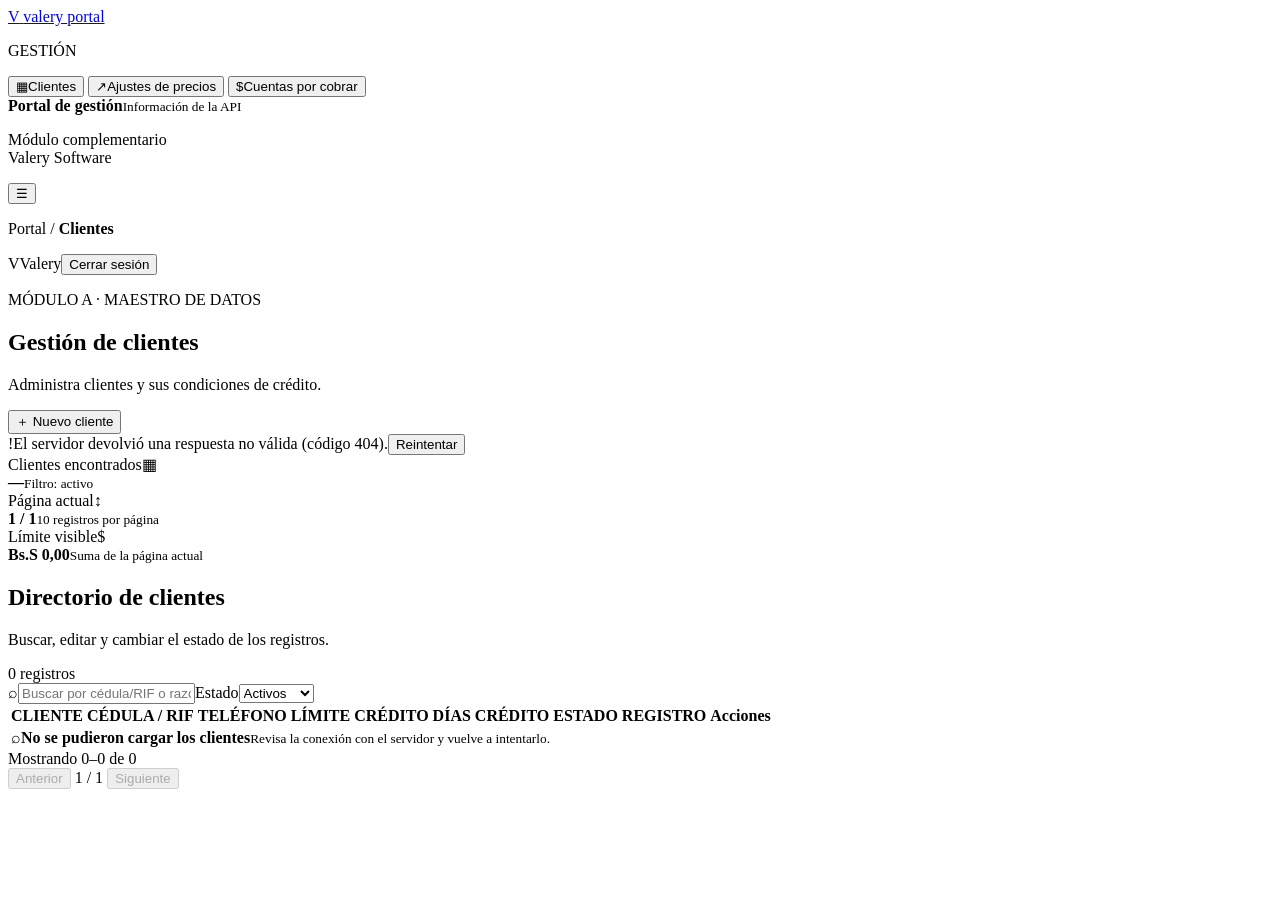
==== index.html @ 3b0a1c03 "Completar la entrega academica de Valery en espanol" ====
<!doctype html>
<html lang="es">
  <head>
    <meta charset="UTF-8">
    <meta name="viewport" content="width=device-width, initial-scale=1">
    <meta name="theme-color" content="#17243b">
    <meta name="description" content="Portal web de gestión de clientes, precios y cuentas por cobrar.">
    <title>Valery | Portal de gestión</title>
    <link rel="preconnect" href="https://fonts.googleapis.com">
    <link rel="preconnect" href="https://fonts.gstatic.com" crossorigin>
    <link href="https://fonts.googleapis.com/css2?family=DM+Sans:wght@400;500;600;700;800&display=swap" rel="stylesheet">
    <link rel="stylesheet" href="./styles.css">
    <script src="./app.js" defer></script>
  </head>
  <body>
    <div class="app-shell">
      <aside class="sidebar">
        <a class="brand" href="#inicio" aria-label="Valery, inicio">
          <span class="brand-mark">V</span>
          <span>valery <span class="brand-light">portal</span></span>
        </a>
        <p class="sidebar-label">GESTIÓN</p>
        <nav class="main-nav" aria-label="Módulos del portal">
          <button class="nav-link active" type="button" data-view="clientes"><span class="nav-icon">▦</span>Clientes</button>
          <button class="nav-link" type="button" data-view="precios"><span class="nav-icon">↗</span>Ajustes de precios</button>
          <button class="nav-link" type="button" data-view="deudas"><span class="nav-icon">$</span>Cuentas por cobrar</button>
        </nav>
        <div class="sidebar-note"><span class="online-dot"></span><span><strong>Portal de gestión</strong><small>Información de la API</small></span></div>
        <p class="sidebar-footer">Módulo complementario<br>Valery Software</p>
      </aside>

      <main class="main-content">
        <header class="topbar">
          <div class="topbar-start"><button class="menu-toggle" type="button" data-menu-toggle aria-label="Abrir menú" aria-expanded="false">☰</button><p class="breadcrumb">Portal <span>/</span> <strong id="breadcrumb-title">Clientes</strong></p></div>
          <span class="account-chip"><span class="avatar">V</span><span id="account-name">Valery</span><button class="button button-secondary" type="button" data-logout>Cerrar sesión</button></span>
        </header>
        <div id="page-content" aria-live="polite"></div>
      </main>
    </div>

    <dialog class="modal" id="client-dialog" aria-labelledby="client-dialog-title">
      <form id="client-form" novalidate>
        <header class="modal-heading">
          <div><p class="eyebrow" id="client-dialog-eyebrow">NUEVO REGISTRO</p><h2 id="client-dialog-title">Registrar cliente</h2></div>
          <button class="modal-close" type="button" data-close-dialog aria-label="Cerrar">×</button>
        </header>
        <div class="form-grid">
          <label class="form-field">Cédula / RIF <span class="required-mark">*</span>
            <input name="cedula_rif" placeholder="V-12345678" maxlength="20" required>
            <small class="field-error" data-error-for="cedula_rif"></small>
          </label>
          <label class="form-field">Nombre / razón social <span class="required-mark">*</span>
            <input name="nombre_razon_social" maxlength="180" required>
            <small class="field-error" data-error-for="nombre_razon_social"></small>
          </label>
          <label class="form-field">Teléfono <span class="required-mark">*</span>
            <input name="telefono" placeholder="+58 412 123 4567" maxlength="30" required>
            <small class="field-error" data-error-for="telefono"></small>
          </label>
          <label class="form-field">Límite de crédito (VES) <span class="required-mark">*</span>
            <input name="limite_credito" type="number" min="0" step="0.01" value="0" required>
            <small class="field-error" data-error-for="limite_credito"></small>
          </label>
          <label class="form-field">Días de crédito <span class="required-mark">*</span>
            <input name="dias_credito_otorgados" type="number" min="0" max="3650" step="1" value="0" required>
            <small class="field-error" data-error-for="dias_credito_otorgados"></small>
          </label>
          <label class="form-field full-width">Dirección <span class="required-mark">*</span>
            <textarea name="direccion" rows="3" maxlength="2000" required></textarea>
            <small class="field-error" data-error-for="direccion"></small>
          </label>
        </div>
        <p class="form-error" id="client-form-error" role="alert"></p>
        <footer class="modal-actions">
          <button class="button button-secondary" type="button" data-close-dialog>Cancelar</button>
          <button class="button button-primary" type="submit" id="client-submit">Crear cliente</button>
        </footer>
      </form>
    </dialog>
    <dialog class="modal confirm-dialog" id="confirm-delete-dialog" aria-labelledby="confirm-delete-title">
      <form method="dialog">
        <div class="modal-heading">
          <div><p class="eyebrow">CONFIRMAR ACCIÓN</p><h2 id="confirm-delete-title">Inactivar cliente</h2></div>
          <button class="modal-close" type="submit" value="cancelar" aria-label="Cancelar">×</button>
        </div>
        <p>¿Deseas inactivar a <strong id="confirm-delete-name"></strong>? El registro se conservará para el historial.</p>
        <footer class="modal-actions">
          <button class="button button-secondary" type="submit" value="cancelar">Cancelar</button>
          <button class="button button-primary" type="submit" value="confirmar">Inactivar cliente</button>
        </footer>
      </form>
    </dialog>
    <div class="toast" id="toast" role="status" hidden></div>
  </body>
</html>
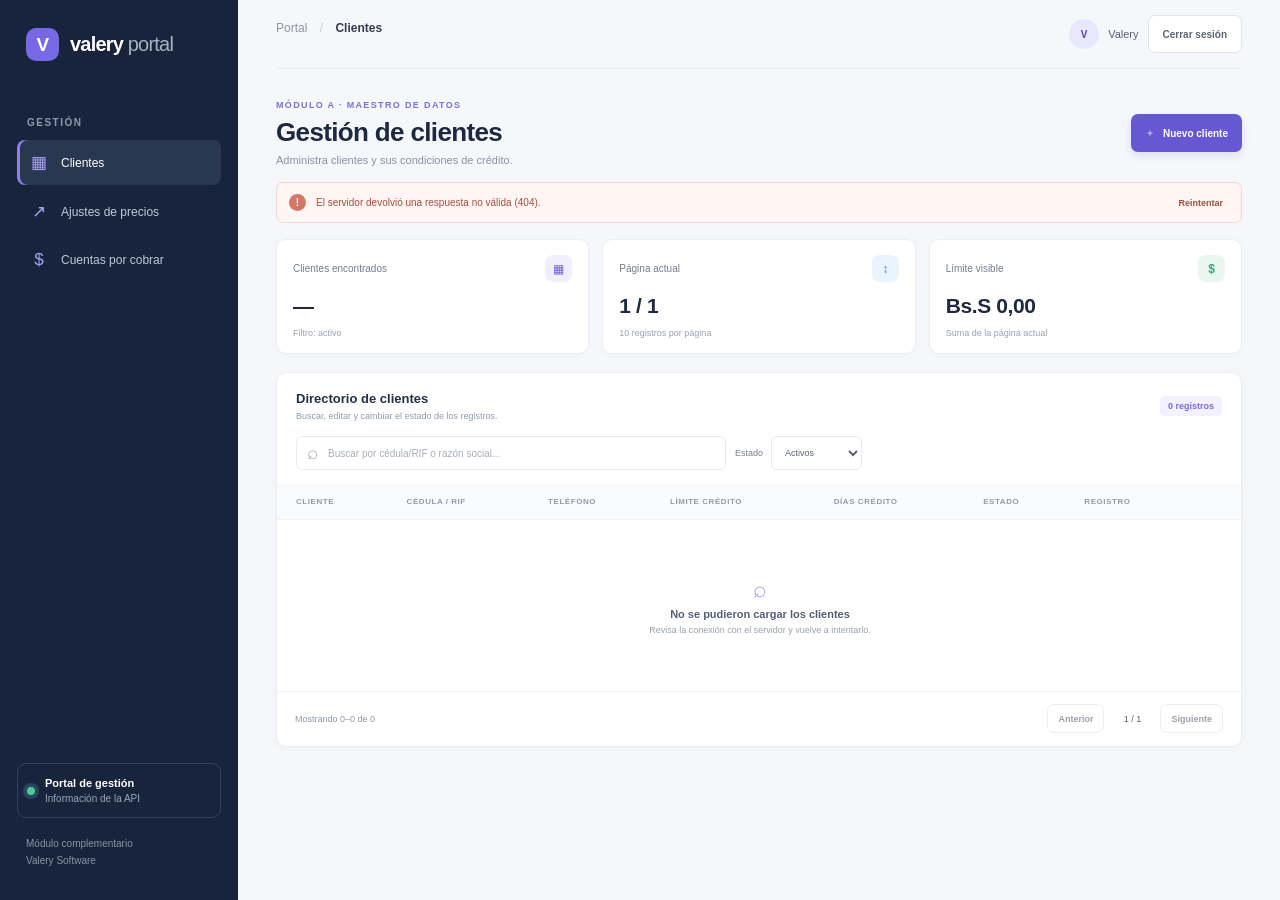
==== commit 2ce41cb7: "Preparar Valery para la entrega academica Conservar el portal Valery y adaptar su estructura para XA" ====
--- a/index.html
+++ b/index.html
@@ -6,9 +6,6 @@
     <meta name="theme-color" content="#17243b">
     <meta name="description" content="Portal web de gestión de clientes, precios y cuentas por cobrar.">
     <title>Valery | Portal de gestión</title>
-    <link rel="preconnect" href="https://fonts.googleapis.com">
-    <link rel="preconnect" href="https://fonts.gstatic.com" crossorigin>
-    <link href="https://fonts.googleapis.com/css2?family=DM+Sans:wght@400;500;600;700;800&display=swap" rel="stylesheet">
     <link rel="stylesheet" href="./styles.css">
     <script src="./app.js" defer></script>
   </head>
--- a/styles.css
+++ b/styles.css
@@ -0,0 +1,266 @@
+:root {
+  font-family: "DM Sans", "Segoe UI", Arial, sans-serif;
+  color: #20283a;
+  background: #f5f7fa;
+  font-synthesis: none;
+  text-rendering: optimizeLegibility;
+  -webkit-font-smoothing: antialiased;
+  --navy: #17243b;
+  --muted: #8992a1;
+  --line: #edf0f4;
+  --purple: #6558d3;
+}
+
+* { box-sizing: border-box; }
+body { min-width: 360px; min-height: 100vh; margin: 0; }
+button, input, select, textarea { font: inherit; }
+button { cursor: pointer; }
+button:disabled { cursor: not-allowed; opacity: .6; }
+.app-shell { min-height: 100vh; }
+.sidebar { position: fixed; inset: 0 auto 0 0; z-index: 2; display: flex; width: 238px; flex-direction: column; padding: 28px 17px 21px; color: #fff; background: var(--navy); }
+.brand { display: flex; align-items: center; gap: 11px; padding: 0 9px; color: #fff; font-size: 20px; font-weight: 800; letter-spacing: -.8px; text-decoration: none; }
+.brand-mark { display: grid; width: 33px; height: 33px; place-items: center; border-radius: 10px; background: #7569e5; font-size: 19px; }
+.brand-light { color: #a8b2c3; font-weight: 500; }
+.sidebar-label { margin: 56px 10px 12px; color: #8d9ab0; font-size: 10px; font-weight: 700; letter-spacing: 1.5px; }
+.main-nav { display: flex; flex-direction: column; gap: 4px; }
+.nav-link { display: flex; width: 100%; align-items: center; gap: 13px; padding: 12px 13px; border: 0; border-radius: 8px; color: #c0cad9; background: transparent; font-size: 12px; text-align: left; }
+.nav-link.active { color: #fff; background: #293750; box-shadow: inset 3px 0 #8b80f1; }
+.nav-link:hover:not(.active) { color: #fff; background: #22314a; }
+.nav-icon { width: 18px; color: #aaa2ff; font-size: 17px; text-align: center; }
+.sidebar-note { display: flex; align-items: center; gap: 10px; margin-top: auto; padding: 13px 9px; border: 1px solid #344159; border-radius: 9px; }
+.online-dot { width: 8px; height: 8px; border-radius: 50%; background: #51c69b; box-shadow: 0 0 0 4px #27465a; }
+.sidebar-note strong, .sidebar-note small { display: block; }
+.sidebar-note strong { font-size: 11px; }
+.sidebar-note small { margin-top: 4px; color: #98a5b7; font-size: 10px; }
+.sidebar-footer { padding: 17px 9px 0; color: #8794a9; font-size: 10px; line-height: 1.7; }
+.main-content { max-width: 1600px; min-height: 100vh; margin-left: 238px; padding: 0 38px 50px; }
+.topbar { display: flex; height: 69px; align-items: center; justify-content: space-between; border-bottom: 1px solid #e9edf2; }
+.topbar-start { display: flex; align-items: center; gap: 12px; }
+.menu-toggle { display: none; width: 34px; height: 34px; border: 1px solid #e5e8ee; border-radius: 7px; color: var(--navy); background: #fff; font-size: 17px; }
+.breadcrumb { color: #8c95a5; font-size: 12px; }
+.breadcrumb span { padding: 0 9px; color: #c5cad3; }
+.breadcrumb strong { color: #333d50; font-weight: 600; }
+.account-chip { display: flex; align-items: center; gap: 9px; color: #586174; font-size: 11px; }
+.avatar { display: grid; width: 30px; height: 30px; place-items: center; border-radius: 50%; color: #5145bb; background: #e9e7ff; font-size: 10px; font-weight: 700; }
+.page-heading { display: flex; align-items: center; justify-content: space-between; gap: 16px; margin: 31px 0 23px; }
+.eyebrow { margin: 0 0 7px; color: #7b70dd; font-size: 9px; font-weight: 700; letter-spacing: 1.35px; }
+h1, h2, p { margin-top: 0; }
+h1 { margin-bottom: 6px; color: #1d2940; font-size: 26px; font-weight: 800; letter-spacing: -.65px; }
+.subtitle { margin-bottom: 0; color: #8992a1; font-size: 11px; }
+.button { display: inline-flex; min-height: 38px; align-items: center; justify-content: center; gap: 8px; padding: 0 14px; border: 0; border-radius: 7px; font-size: 10px; font-weight: 600; transition: background .15s ease; }
+.button-primary { color: #fff; background: var(--purple); box-shadow: 0 4px 9px #6558d328; }
+.button-primary:hover:not(:disabled) { background: #5145bd; }
+.button-secondary { border: 1px solid #e0e4eb; color: #5b6475; background: #fff; }
+.metrics { display: grid; grid-template-columns: repeat(4, minmax(0, 1fr)); gap: 13px; margin-bottom: 18px; }
+.compact-metrics { grid-template-columns: repeat(3, minmax(0, 1fr)); }
+.metric-card { min-width: 0; padding: 15px 16px 13px; border: 1px solid #ebeff3; border-radius: 10px; background: #fff; box-shadow: 0 2px 6px #25365205; }
+.metric-top { display: flex; align-items: center; justify-content: space-between; gap: 6px; color: #737d8f; font-size: 10px; }
+.metric-icon { display: grid; width: 27px; height: 27px; flex: 0 0 27px; place-items: center; border-radius: 8px; font-size: 12px; font-weight: 700; }
+.metric-icon.purple { color: #695bd7; background: #f0eeff; }
+.metric-icon.green { color: #2da981; background: #e8f8f1; }
+.metric-icon.amber { color: #d99b39; background: #fff5e5; }
+.metric-icon.blue { color: #4389d3; background: #eaf4ff; }
+.metric-icon.red { color: #cb6253; background: #fff0ed; }
+.metric-card > strong { display: block; margin: 12px 0 4px; color: #202a3e; font-size: 21px; font-weight: 800; letter-spacing: -.4px; }
+.metric-card > strong.metric-balance { font-size: clamp(14px, 1.4vw, 19px); }
+.metric-card > small { color: #9aa2af; font-size: 9px; }
+.table-card { overflow: hidden; margin-bottom: 18px; border: 1px solid #eaedf2; border-radius: 10px; background: #fff; box-shadow: 0 2px 8px #25365207; }
+.table-heading { display: flex; align-items: center; justify-content: space-between; padding: 18px 19px 15px; }
+.table-heading h2 { margin: 0 0 5px; color: #263148; font-size: 13px; font-weight: 700; }
+.table-heading p { margin: 0; color: #929baa; font-size: 9px; }
+.record-count { padding: 5px 8px; border-radius: 5px; color: #786cdb; background: #f3f1ff; font-size: 9px; font-weight: 600; white-space: nowrap; }
+.filters { display: flex; gap: 9px; padding: 0 19px 14px; }
+.filter-select { display: flex; align-items: center; gap: 8px; color: #778194; font-size: 9px; white-space: nowrap; }
+.filter-select select { min-height: 34px; padding: 0 24px 0 9px; border: 1px solid #e6e9ef; border-radius: 6px; color: #596376; background: #fff; font: inherit; }
+.search-box { display: flex; width: min(430px, 100%); height: 34px; align-items: center; gap: 8px; padding: 0 10px; border: 1px solid #e8ebf0; border-radius: 6px; color: #a6aebb; }
+.search-box > span { font-size: 19px; }
+.search-box input { width: 100%; border: 0; outline: 0; color: #343e52; background: transparent; font-size: 10px; }
+.search-box input::placeholder { color: #a7aebb; }
+.search-box button { padding: 0; border: 0; color: #7e8797; background: transparent; font-size: 17px; }
+.table-wrap { overflow-x: auto; }
+table { width: 100%; border-collapse: collapse; text-align: left; white-space: nowrap; }
+thead { background: #fafbfc; }
+th { height: 35px; padding: 0 11px; color: #929baa; font-size: 8px; font-weight: 700; letter-spacing: .55px; }
+th:first-child, td:first-child { padding-left: 19px; }
+th:last-child, td:last-child { padding-right: 17px; }
+td { height: 59px; padding: 8px 11px; border-top: 1px solid #f0f2f5; color: #596376; font-size: 9px; }
+.client-cell { display: flex; align-items: center; gap: 9px; }
+.client-avatar { display: grid; width: 31px; height: 31px; flex: 0 0 31px; place-items: center; border-radius: 9px; color: #6558d3; background: #f0eeff; font-size: 9px; font-weight: 700; }
+.client-cell strong, .client-cell small, .invoice-customer strong, .invoice-customer small { display: block; }
+.client-cell strong, .invoice-customer strong { color: #354055; font-size: 9px; font-weight: 600; }
+.client-cell small, .invoice-customer small { max-width: 190px; overflow: hidden; margin-top: 4px; color: #9ba3b0; font-size: 8px; text-overflow: ellipsis; }
+.rif-cell { color: #515b6d; font-weight: 500; }
+.money-cell { color: #424d60; font-variant-numeric: tabular-nums; font-weight: 600; }
+.row-actions { display: flex; justify-content: flex-end; gap: 4px; }
+.icon-button { display: grid; width: 27px; height: 27px; place-items: center; border: 1px solid transparent; border-radius: 6px; color: #758095; background: transparent; font-size: 13px; }
+.icon-button:hover { border-color: #eceafc; color: #6558d3; background: #f8f7ff; }
+.icon-button.danger:hover { border-color: #fae4df; color: #ca6957; background: #fff6f4; }
+.loading-state, .empty-state { display: flex; min-height: 155px; align-items: center; justify-content: center; gap: 9px; color: #8992a2; font-size: 10px; }
+.spinner { width: 17px; height: 17px; border: 2px solid #e6e3ff; border-top-color: #6558d3; border-radius: 50%; animation: spin .75s linear infinite; }
+@keyframes spin { to { transform: rotate(360deg); } }
+.empty-state { flex-direction: column; gap: 5px; }
+.empty-state > span { color: #aaa3ed; font-size: 23px; }
+.empty-state strong { color: #536075; font-size: 11px; }
+.empty-state small { color: #98a1af; font-size: 9px; }
+.pagination { display: flex; min-height: 55px; align-items: center; justify-content: space-between; gap: 12px; padding: 9px 18px; border-top: 1px solid #f0f2f5; color: #8e97a6; font-size: 9px; }
+.pagination-controls { display: flex; align-items: center; gap: 8px; }
+.pagination .button { min-height: 29px; padding: 0 10px; font-size: 9px; }
+.page-indicator { min-width: 40px; color: #566174; text-align: center; }
+.alert { display: flex; align-items: center; gap: 10px; margin: -7px 0 16px; padding: 11px 12px; border: 1px solid #f5d5cf; border-radius: 7px; color: #a64e3f; background: #fff6f4; font-size: 10px; }
+.alert-symbol { display: grid; width: 17px; height: 17px; flex: 0 0 17px; place-items: center; border-radius: 50%; color: #fff; background: #d47765; font-size: 10px; font-weight: 700; }
+.alert-close { margin-left: auto; border: 0; color: #a64e3f; background: transparent; font-size: 9px; font-weight: 700; white-space: nowrap; }
+.price-layout { display: grid; grid-template-columns: minmax(0, 1.65fr) minmax(185px, .75fr); gap: 14px; margin-bottom: 16px; }
+.price-form { display: grid; grid-template-columns: 1fr 1fr; gap: 14px; padding: 0 19px 19px; }
+.form-field { display: flex; min-width: 0; flex-direction: column; gap: 6px; color: #586276; font-size: 9px; font-weight: 600; }
+.form-field input, .form-field select, .form-field textarea { width: 100%; min-height: 35px; padding: 8px 9px; border: 1px solid #e3e7ed; border-radius: 6px; outline: 0; color: #354055; background: #fff; font-size: 10px; font-weight: 400; }
+.form-field textarea { resize: vertical; }
+.form-field input:focus, .form-field select:focus, .form-field textarea:focus { border-color: #938bea; box-shadow: 0 0 0 3px #7569e51a; }
+.form-field [aria-invalid="true"] { border-color: #d47765; }
+.price-form > .form-field:first-child, .price-help, .price-form > button { grid-column: 1 / -1; }
+.price-form > button { justify-self: start; }
+.price-help { padding: 10px; border-radius: 6px; color: #6e6a9f; background: #f6f5ff; font-size: 9px; line-height: 1.5; }
+.product-count-card { align-self: start; }
+.product-count-card > strong { margin-top: 19px; font-size: 27px; }
+.product-name { color: #374257; font-weight: 600; }
+.days-filter { display: flex; align-items: center; gap: 7px; color: #778194; font-size: 9px; white-space: nowrap; }
+.days-filter select { min-height: 33px; padding: 0 22px 0 8px; border: 1px solid #e6e9ef; border-radius: 6px; color: #596376; background: #fff; font: inherit; }
+.alert-panel { overflow: hidden; margin-bottom: 16px; border: 1px solid #f0e6d1; border-radius: 10px; background: #fff; }
+.alert-panel-title { display: flex; align-items: center; gap: 10px; padding: 14px 17px; border-bottom: 1px solid #f2eee5; }
+.alert-panel-title > div { display: flex; flex: 1; flex-direction: column; gap: 4px; }
+.alert-panel-title strong { color: #374257; font-size: 10px; }
+.alert-panel-title small { color: #929baa; font-size: 8px; }
+.invoice-alert { display: grid; grid-template-columns: 10px minmax(140px, 1fr) minmax(90px, auto) minmax(130px, auto); align-items: center; gap: 10px; padding: 11px 18px; border-bottom: 1px solid #f0f2f5; }
+.invoice-alert:last-child { border-bottom: 0; }
+.invoice-alert.vencido { background: #fff9f8; }
+.invoice-alert.por_vencer { background: #fffdf7; }
+.invoice-alert-main strong { color: #384358; font-size: 9px; }
+.invoice-alert-main small { display: block; margin-top: 4px; color: #929baa; font-size: 8px; }
+.invoice-alert-amount { color: #394459; font-size: 9px; font-weight: 700; text-align: right; }
+.invoice-alert-due { color: #858e9e; font-size: 8px; text-align: right; }
+.alert-status-dot { width: 8px; height: 8px; border-radius: 50%; background: #48ae86; }
+.alert-status-dot.vencido { background: #d8695b; box-shadow: 0 0 0 3px #fbe7e4; }
+.alert-status-dot.por_vencer { background: #d69a35; box-shadow: 0 0 0 3px #fff0d0; }
+.alert-status-dot.al_dia { background: #48ae86; box-shadow: 0 0 0 3px #e2f5ed; }
+.no-alerts { display: flex; min-height: 135px; align-items: center; justify-content: center; flex-direction: column; gap: 6px; }
+.no-alerts > span { display: grid; width: 28px; height: 28px; place-items: center; border-radius: 50%; color: #26936d; background: #e8f7f1; font-weight: 700; }
+.no-alerts strong { color: #4e5b70; font-size: 10px; }
+.no-alerts small { color: #98a1af; font-size: 8px; text-align: center; }
+.status-pill { display: inline-flex; min-width: 58px; justify-content: center; padding: 4px 7px; border-radius: 20px; color: #248b68; background: #e8f7f1; font-size: 8px; font-weight: 600; }
+.status-pill.vencido { color: #bf5a4d; background: #fff0ed; }
+.status-pill.por_vencer { color: #ad791f; background: #fff5df; }
+.status-pill.al_dia { color: #248b68; background: #e8f7f1; }
+.modal { width: min(590px, calc(100% - 30px)); max-height: min(90vh, 740px); padding: 0; border: 0; border-radius: 12px; background: #fff; box-shadow: 0 20px 65px #111d3240; }
+.modal::backdrop { background: #131e32a8; }
+.modal form { padding: 21px 23px 19px; }
+.confirm-dialog { width: min(440px, calc(100% - 30px)); }
+.confirm-dialog form > p { color: #697386; font-size: 12px; line-height: 1.6; }
+.modal-heading { display: flex; align-items: flex-start; justify-content: space-between; margin-bottom: 18px; }
+.modal-heading h2 { margin: 0; color: #202a3e; font-size: 18px; font-weight: 800; }
+.modal-close { width: 29px; height: 29px; border: 0; border-radius: 6px; color: #788294; background: #f4f5f8; font-size: 19px; }
+.form-grid { display: grid; grid-template-columns: 1fr 1fr; gap: 12px 13px; }
+.form-field.full-width { grid-column: 1 / -1; }
+.required-mark { color: #d47765; }
+.field-error { min-height: 0; color: #bd5d4d; font-size: 8px; font-weight: 400; }
+.form-error { margin: 0; color: #b55244; font-size: 9px; }
+.modal-actions { display: flex; justify-content: flex-end; gap: 8px; margin-top: 18px; padding-top: 14px; border-top: 1px solid #eff1f4; }
+.toast { position: fixed; right: 24px; bottom: 23px; z-index: 8; max-width: min(420px, calc(100vw - 35px)); padding: 13px 17px; border-radius: 8px; color: #fff; background: #24344c; box-shadow: 0 9px 25px #17243b30; font-size: 10px; }
+.toast[hidden] { display: none; }
+.sr-only { position: absolute; width: 1px; height: 1px; overflow: hidden; clip: rect(0, 0, 0, 0); white-space: nowrap; clip-path: inset(50%); }
+
+@media (max-width: 1050px) {
+  .main-content { padding-right: 22px; padding-left: 22px; }
+  .metrics { grid-template-columns: repeat(2, minmax(0, 1fr)); }
+  .compact-metrics { grid-template-columns: repeat(3, minmax(0, 1fr)); }
+  .price-layout { grid-template-columns: 1fr; }
+}
+
+@media (max-width: 700px) {
+  .sidebar { width: 238px; align-items: stretch; padding: 18px 17px; transform: translateX(-105%); transition: transform .2s ease; box-shadow: 8px 0 28px #17243b20; }
+  .sidebar.is-open { transform: translateX(0); }
+  .brand { padding: 0 9px; }
+  .brand > span:last-child, .sidebar-label, .sidebar-note > span:last-child, .sidebar-footer { display: initial; }
+  .sidebar-label { margin: 32px 10px 12px; }
+  .main-nav { width: 100%; align-items: stretch; margin-top: 0; }
+  .main-nav .nav-link { width: 100%; height: auto; justify-content: flex-start; gap: 13px; padding: 12px 13px; overflow: visible; font-size: 12px; }
+  .main-nav .nav-link .nav-icon { flex: 0 0 18px; font-size: 17px; }
+  .sidebar-note { width: auto; justify-content: flex-start; padding: 13px 9px; }
+  .main-content { margin-left: 0; padding: 0 13px 32px; }
+  .menu-toggle { display: inline-grid; place-items: center; }
+  .topbar { height: 58px; }
+  .account-chip { font-size: 10px; }
+  .account-chip .avatar { font-size: 10px; }
+  .account-chip [data-logout] { min-height: 31px; padding: 0 8px; font-size: 8px; }
+  .page-heading { align-items: flex-start; margin-top: 24px; }
+  .page-heading .button { flex: 0 0 auto; padding: 0 9px; font-size: 9px; }
+  h1 { font-size: 21px; }
+  .subtitle { max-width: 270px; font-size: 10px; line-height: 1.5; }
+  .metrics { gap: 8px; }
+  .compact-metrics { grid-template-columns: 1fr 1fr; }
+  .compact-metrics .metric-card:last-child { grid-column: 1 / -1; }
+  .metric-card { padding: 11px; }
+  .metric-top { font-size: 8px; }
+  .metric-card > strong { font-size: 18px; }
+  .metric-card > small { font-size: 8px; }
+  .table-heading { padding-right: 12px; padding-left: 12px; }
+  .filters { padding-right: 12px; padding-left: 12px; }
+  .filters { align-items: stretch; flex-direction: column; }
+  .filter-select { justify-content: space-between; }
+  .pagination { align-items: flex-start; flex-direction: column; padding-right: 12px; padding-left: 12px; }
+  .pagination-controls { align-self: flex-end; }
+  .price-form { grid-template-columns: 1fr; padding-right: 13px; padding-left: 13px; }
+  .price-form > .form-field:first-child, .price-help, .price-form > button { grid-column: auto; }
+  .price-form > button { justify-self: stretch; }
+  .days-filter { align-items: flex-end; flex-direction: column; gap: 4px; white-space: normal; text-align: right; }
+  .invoice-alert { grid-template-columns: 9px minmax(100px, 1fr) auto; gap: 8px; padding: 10px; }
+  .invoice-alert-due { grid-column: 2 / -1; text-align: left; }
+  .alert-panel-title { padding: 11px; }
+  .alert-panel-title small { max-width: 170px; line-height: 1.4; }
+  .form-grid { grid-template-columns: 1fr; }
+  .form-field.full-width { grid-column: auto; }
+  .modal form { padding: 18px; }
+}
+
+.auth-page { display: grid; min-height: 100vh; place-items: center; padding: 22px; background: #f5f7fa; }
+.auth-card { width: min(440px, 100%); padding: 34px; border: 1px solid #eaedf2; border-radius: 14px; background: #fff; box-shadow: 0 16px 44px #17243b10; }
+.auth-brand { margin-bottom: 30px; color: var(--navy); }
+.auth-brand .brand-light { color: #8992a1; }
+.auth-card h1 { margin: 0 0 8px; }
+.auth-card .subtitle { margin-bottom: 23px; font-size: 12px; line-height: 1.5; }
+.auth-form { display: grid; gap: 15px; }
+.auth-form .form-field { gap: 7px; font-size: 11px; }
+.auth-form .form-field input { min-height: 42px; font-size: 12px; }
+.auth-form .form-field small { color: #8992a1; font-size: 10px; font-weight: 400; }
+.auth-form > .button { min-height: 42px; font-size: 12px; }
+.auth-message { min-height: 0; margin: 0; color: #b55244; font-size: 11px; }
+.auth-message:not(:empty) { padding: 10px; border-radius: 6px; background: #fff6f4; }
+.auth-switch { margin: 22px 0 0; color: #737d8f; font-size: 11px; text-align: center; }
+.auth-switch a { color: var(--purple); font-weight: 700; }
+
+@media (max-width: 480px) {
+  .auth-card { padding: 25px 20px; }
+  .topbar-start { gap: 7px; }
+  .account-chip { gap: 5px; }
+  .account-chip .avatar { display: none; }
+}
+
+.design-page { max-width: 1120px; margin: 0 auto; padding: 32px 24px 64px; }
+.design-header { display: flex; align-items: center; justify-content: space-between; gap: 20px; margin-bottom: 32px; }
+.design-header a { color: var(--purple); font-size: 13px; }
+.design-section { margin: 18px 0; padding: 24px; border: 1px solid #eaedf2; border-radius: 12px; background: #fff; }
+.design-section h2 { margin-bottom: 8px; color: var(--navy); font-size: 18px; }
+.design-section > p { color: #737d8f; font-size: 13px; }
+.swatches, .component-row { display: flex; flex-wrap: wrap; gap: 12px; }
+.swatch { min-width: 145px; padding: 16px; border-radius: 8px; color: #fff; font-size: 12px; }
+.swatch.navy { background: #17243b; }
+.swatch.purple { background: #6558d3; }
+.swatch.green { color: #1f5949; background: #e8f8f1; }
+.swatch.gray { color: #394254; background: #f5f7fa; border: 1px solid #edf0f4; }
+.design-form { display: grid; max-width: 520px; gap: 12px; }
+.design-form input { min-height: 40px; padding: 0 12px; border: 1px solid #e0e4eb; border-radius: 7px; }
+.design-note { padding: 12px; border-radius: 7px; color: #2d735e; background: #e8f8f1; }
+
+@media (max-width: 600px) {
+  .design-page { padding: 22px 14px 42px; }
+  .design-section { padding: 18px; }
+  .design-header { align-items: flex-start; }
+}
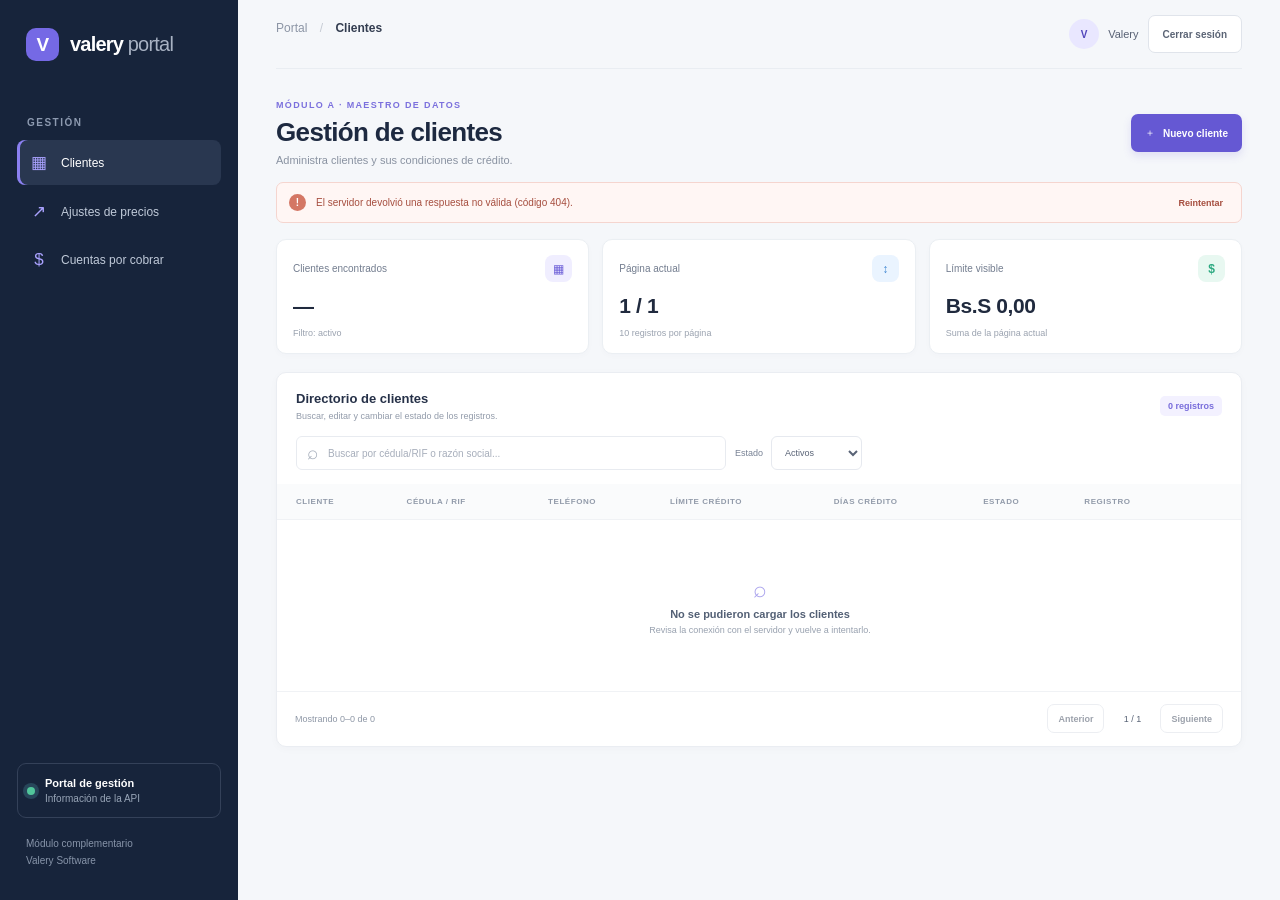
==== commit 5904e1e4: "Merge 19e7509f17dc06634370ce2be221385d9d4046dc into 3f9a37ab47019c5becc0ef43345b293ab9a87118" ====
--- a/index.html
+++ b/index.html
@@ -6,6 +6,9 @@
     <meta name="theme-color" content="#17243b">
     <meta name="description" content="Portal web de gestión de clientes, precios y cuentas por cobrar.">
     <title>Valery | Portal de gestión</title>
+    <link rel="preconnect" href="https://fonts.googleapis.com">
+    <link rel="preconnect" href="https://fonts.gstatic.com" crossorigin>
+    <link href="https://fonts.googleapis.com/css2?family=DM+Sans:wght@400;500;600;700;800&display=swap" rel="stylesheet">
     <link rel="stylesheet" href="./styles.css">
     <script src="./app.js" defer></script>
   </head>
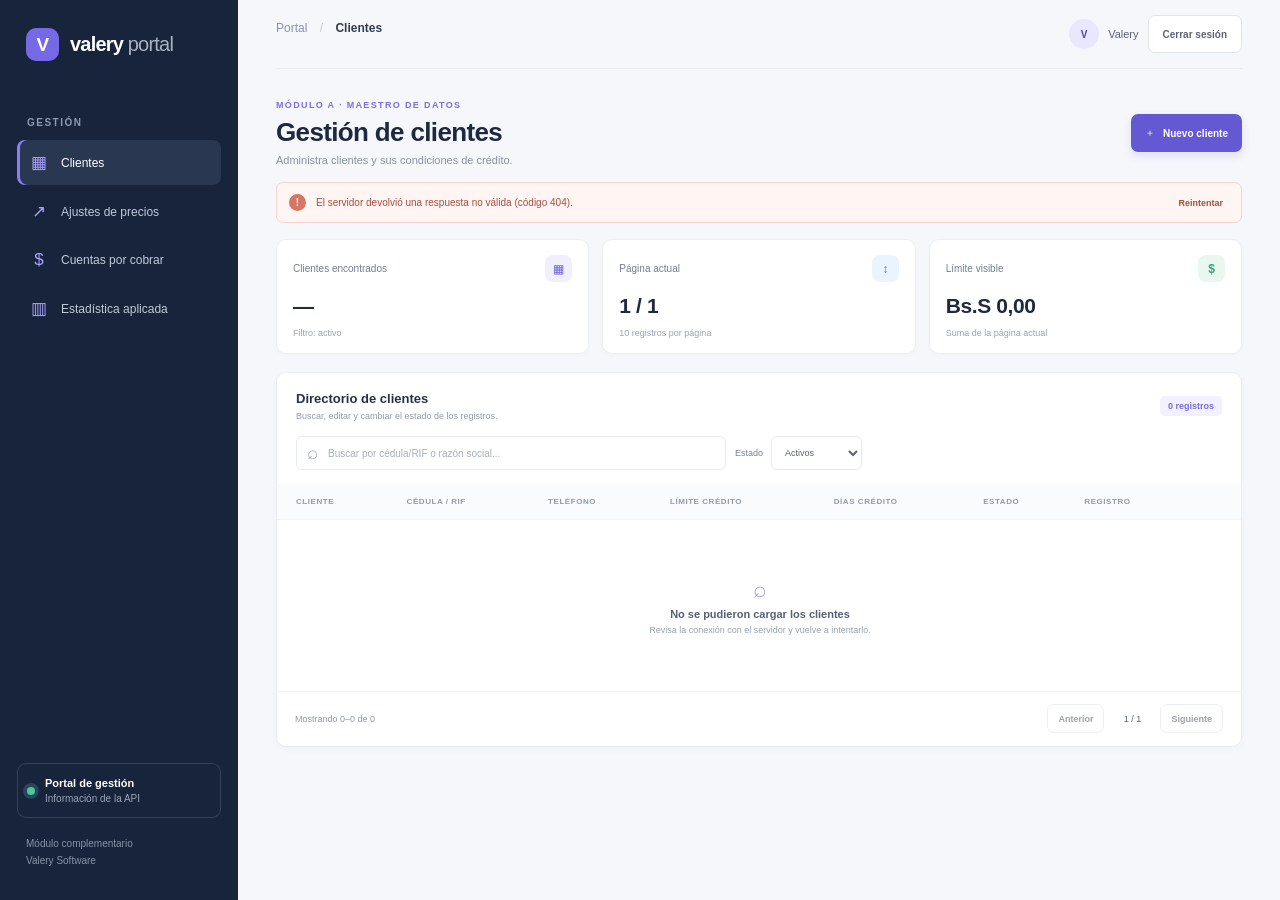
==== commit 221609a3: "feat: add applied statistics section Co-authored-by: Copilot <223556219+Copilot@users.noreply.github" ====
--- a/index.html
+++ b/index.html
@@ -24,6 +24,7 @@
           <button class="nav-link active" type="button" data-view="clientes"><span class="nav-icon">▦</span>Clientes</button>
           <button class="nav-link" type="button" data-view="precios"><span class="nav-icon">↗</span>Ajustes de precios</button>
           <button class="nav-link" type="button" data-view="deudas"><span class="nav-icon">$</span>Cuentas por cobrar</button>
+          <button class="nav-link" type="button" data-view="estadistica"><span class="nav-icon">▥</span>Estadística aplicada</button>
         </nav>
         <div class="sidebar-note"><span class="online-dot"></span><span><strong>Portal de gestión</strong><small>Información de la API</small></span></div>
         <p class="sidebar-footer">Módulo complementario<br>Valery Software</p>
--- a/styles.css
+++ b/styles.css
@@ -121,6 +121,15 @@
 .price-help { padding: 10px; border-radius: 6px; color: #6e6a9f; background: #f6f5ff; font-size: 9px; line-height: 1.5; }
 .product-count-card { align-self: start; }
 .product-count-card > strong { margin-top: 19px; font-size: 27px; }
+.statistics-intro { display: flex; align-items: flex-start; gap: 14px; margin-bottom: 16px; padding: 18px; border: 1px solid #e9e7fb; border-radius: 10px; background: #fbfaff; }
+.statistics-intro .metric-icon { flex: 0 0 32px; width: 32px; height: 32px; font-size: 15px; }
+.statistics-intro h2, .statistics-card h2, .statistics-practice h2 { margin: 0 0 7px; color: #263148; font-size: 13px; }
+.statistics-intro p, .statistics-card p, .statistics-practice > p:last-child { margin: 0; color: #737d8f; font-size: 10px; line-height: 1.7; }
+.statistics-grid { display: grid; grid-template-columns: repeat(2, minmax(0, 1fr)); gap: 13px; margin-bottom: 16px; }
+.statistics-card { position: relative; min-height: 150px; padding: 20px; border: 1px solid #eaedf2; border-radius: 10px; background: #fff; box-shadow: 0 2px 8px #25365207; }
+.statistics-number { display: inline-grid; width: 27px; height: 27px; place-items: center; margin-bottom: 16px; border-radius: 8px; color: #695bd7; background: #f0eeff; font-size: 9px; font-weight: 700; }
+.statistics-practice { padding: 20px; border: 1px solid #e6eee9; border-radius: 10px; background: #f8fcfa; }
+.statistics-practice .eyebrow { margin-bottom: 8px; }
 .product-name { color: #374257; font-weight: 600; }
 .days-filter { display: flex; align-items: center; gap: 7px; color: #778194; font-size: 9px; white-space: nowrap; }
 .days-filter select { min-height: 33px; padding: 0 22px 0 8px; border: 1px solid #e6e9ef; border-radius: 6px; color: #596376; background: #fff; font: inherit; }
@@ -172,6 +181,7 @@
   .metrics { grid-template-columns: repeat(2, minmax(0, 1fr)); }
   .compact-metrics { grid-template-columns: repeat(3, minmax(0, 1fr)); }
   .price-layout { grid-template-columns: 1fr; }
+  .statistics-grid { grid-template-columns: 1fr 1fr; }
 }
 
 @media (max-width: 700px) {
@@ -197,6 +207,8 @@
   .metrics { gap: 8px; }
   .compact-metrics { grid-template-columns: 1fr 1fr; }
   .compact-metrics .metric-card:last-child { grid-column: 1 / -1; }
+  .statistics-grid { grid-template-columns: 1fr; }
+  .statistics-card { min-height: auto; }
   .metric-card { padding: 11px; }
   .metric-top { font-size: 8px; }
   .metric-card > strong { font-size: 18px; }
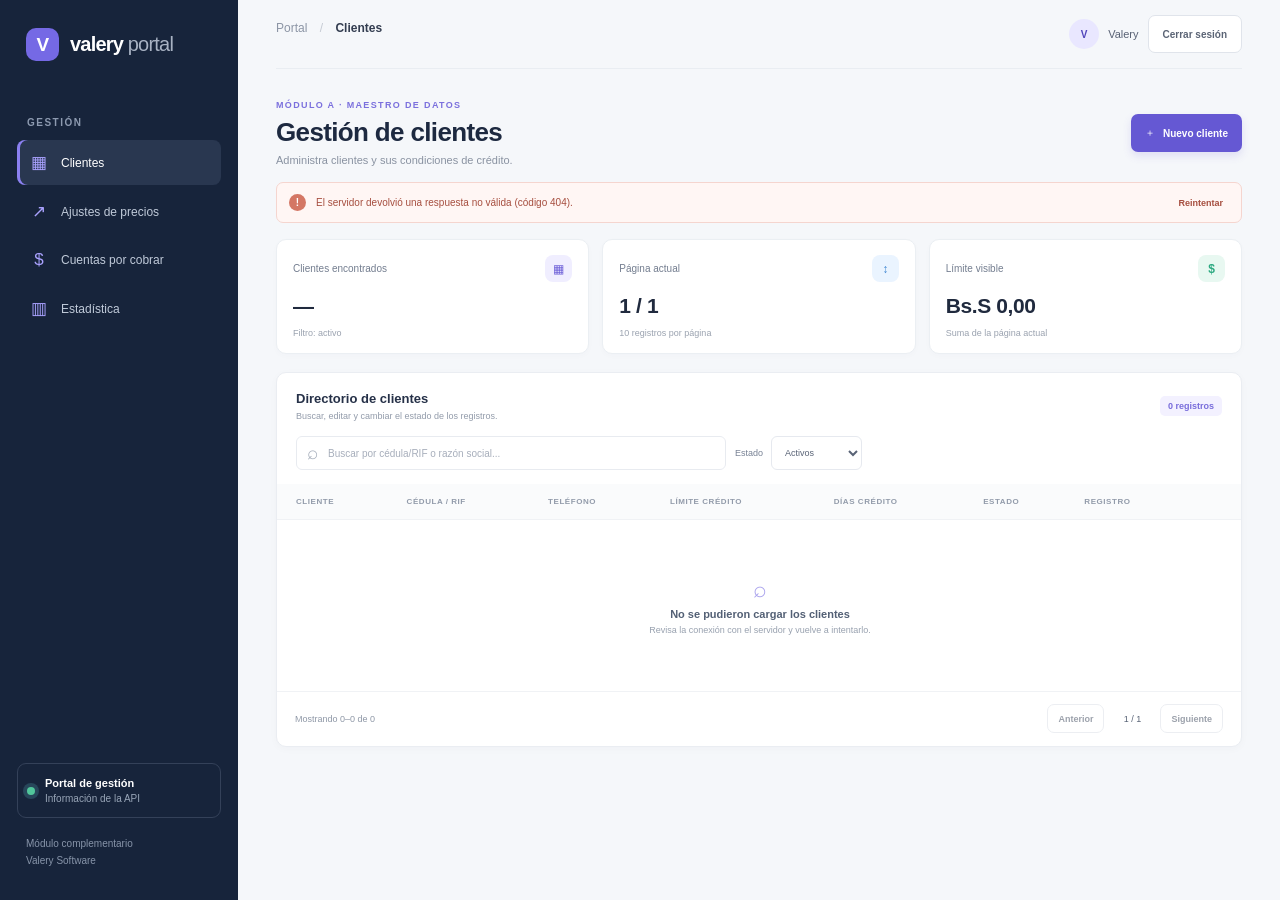
==== commit a01f5334: "feat: make statistics section interactive Co-authored-by: Copilot <223556219+Copilot@users.noreply.g" ====
--- a/index.html
+++ b/index.html
@@ -24,7 +24,7 @@
           <button class="nav-link active" type="button" data-view="clientes"><span class="nav-icon">▦</span>Clientes</button>
           <button class="nav-link" type="button" data-view="precios"><span class="nav-icon">↗</span>Ajustes de precios</button>
           <button class="nav-link" type="button" data-view="deudas"><span class="nav-icon">$</span>Cuentas por cobrar</button>
-          <button class="nav-link" type="button" data-view="estadistica"><span class="nav-icon">▥</span>Estadística aplicada</button>
+          <button class="nav-link" type="button" data-view="estadistica"><span class="nav-icon">▥</span>Estadística</button>
         </nav>
         <div class="sidebar-note"><span class="online-dot"></span><span><strong>Portal de gestión</strong><small>Información de la API</small></span></div>
         <p class="sidebar-footer">Módulo complementario<br>Valery Software</p>
--- a/styles.css
+++ b/styles.css
@@ -121,15 +121,32 @@
 .price-help { padding: 10px; border-radius: 6px; color: #6e6a9f; background: #f6f5ff; font-size: 9px; line-height: 1.5; }
 .product-count-card { align-self: start; }
 .product-count-card > strong { margin-top: 19px; font-size: 27px; }
-.statistics-intro { display: flex; align-items: flex-start; gap: 14px; margin-bottom: 16px; padding: 18px; border: 1px solid #e9e7fb; border-radius: 10px; background: #fbfaff; }
-.statistics-intro .metric-icon { flex: 0 0 32px; width: 32px; height: 32px; font-size: 15px; }
-.statistics-intro h2, .statistics-card h2, .statistics-practice h2 { margin: 0 0 7px; color: #263148; font-size: 13px; }
-.statistics-intro p, .statistics-card p, .statistics-practice > p:last-child { margin: 0; color: #737d8f; font-size: 10px; line-height: 1.7; }
-.statistics-grid { display: grid; grid-template-columns: repeat(2, minmax(0, 1fr)); gap: 13px; margin-bottom: 16px; }
-.statistics-card { position: relative; min-height: 150px; padding: 20px; border: 1px solid #eaedf2; border-radius: 10px; background: #fff; box-shadow: 0 2px 8px #25365207; }
-.statistics-number { display: inline-grid; width: 27px; height: 27px; place-items: center; margin-bottom: 16px; border-radius: 8px; color: #695bd7; background: #f0eeff; font-size: 9px; font-weight: 700; }
-.statistics-practice { padding: 20px; border: 1px solid #e6eee9; border-radius: 10px; background: #f8fcfa; }
-.statistics-practice .eyebrow { margin-bottom: 8px; }
+.statistics-input-card, .statistics-result-card { margin-bottom: 15px; padding: 18px; border: 1px solid #eaedf2; border-radius: 10px; background: #fff; box-shadow: 0 2px 8px #25365207; }
+.statistics-input-heading { display: flex; align-items: flex-start; justify-content: space-between; gap: 14px; margin-bottom: 15px; }
+.statistics-input-heading h2, .statistics-result-card h2 { margin: 0 0 5px; color: #263148; font-size: 13px; }
+.statistics-input-heading p, .statistics-inputs small, .statistics-note, .statistics-actions > span { margin: 0; color: #8992a1; font-size: 10px; line-height: 1.6; }
+.statistics-inputs { display: grid; grid-template-columns: repeat(2, minmax(0, 1fr)); gap: 14px; }
+.statistics-inputs textarea { min-height: 100px; font-family: Consolas, monospace; font-size: 12px; line-height: 1.6; }
+.statistics-inputs small { font-weight: 400; }
+.statistics-actions { display: flex; align-items: center; justify-content: space-between; gap: 12px; margin-top: 15px; }
+.statistics-results { display: grid; gap: 15px; }
+.statistics-summaries { display: grid; grid-template-columns: repeat(auto-fit, minmax(260px, 1fr)); gap: 15px; }
+.statistics-result-card { min-width: 0; margin: 0; }
+.statistics-measures, .statistics-regression { display: grid; grid-template-columns: repeat(2, minmax(0, 1fr)); gap: 8px; margin: 13px 0 0; }
+.statistics-measures > div, .statistics-regression > div { min-width: 0; padding: 10px; border-radius: 7px; background: #f7f8fb; }
+.statistics-measures dt, .statistics-regression dt { color: #818b9b; font-size: 9px; line-height: 1.4; }
+.statistics-measures dd, .statistics-regression dd { overflow-wrap: anywhere; margin: 5px 0 0; color: #263148; font-size: 13px; font-weight: 700; }
+.statistics-chart-wrap { overflow-x: auto; margin: 10px 0; }
+.statistics-chart { display: block; width: 100%; min-width: 440px; height: auto; }
+.statistics-chart line { stroke: #cfd5df; stroke-width: 1.5; }
+.statistics-chart rect { fill: #7569e5; }
+.statistics-chart circle { fill: #6558d3; stroke: #fff; stroke-width: 1.5; }
+.statistics-chart text { fill: #737d8f; font-family: inherit; font-size: 10px; }
+.statistics-chart .statistics-regression-line { stroke: #d87955; stroke-dasharray: 6 4; stroke-width: 2.5; }
+.statistics-result-card table { white-space: normal; }
+.statistics-result-card th, .statistics-result-card td { height: auto; padding: 9px 11px; font-size: 10px; }
+.statistics-caution { margin: 12px 0 0; color: #8c6729; font-size: 10px; line-height: 1.6; }
+.statistics-error { margin: 0 0 15px; padding: 12px 14px; border: 1px solid #f5d5cf; border-radius: 7px; color: #a64e3f; background: #fff6f4; font-size: 11px; }
 .product-name { color: #374257; font-weight: 600; }
 .days-filter { display: flex; align-items: center; gap: 7px; color: #778194; font-size: 9px; white-space: nowrap; }
 .days-filter select { min-height: 33px; padding: 0 22px 0 8px; border: 1px solid #e6e9ef; border-radius: 6px; color: #596376; background: #fff; font: inherit; }
@@ -181,7 +198,7 @@
   .metrics { grid-template-columns: repeat(2, minmax(0, 1fr)); }
   .compact-metrics { grid-template-columns: repeat(3, minmax(0, 1fr)); }
   .price-layout { grid-template-columns: 1fr; }
-  .statistics-grid { grid-template-columns: 1fr 1fr; }
+  .statistics-inputs { grid-template-columns: 1fr; }
 }
 
 @media (max-width: 700px) {
@@ -195,6 +212,7 @@
   .main-nav .nav-link .nav-icon { flex: 0 0 18px; font-size: 17px; }
   .sidebar-note { width: auto; justify-content: flex-start; padding: 13px 9px; }
   .main-content { margin-left: 0; padding: 0 13px 32px; }
+  .statistics-inputs { grid-template-columns: 1fr; }
   .menu-toggle { display: inline-grid; place-items: center; }
   .topbar { height: 58px; }
   .account-chip { font-size: 10px; }
@@ -207,8 +225,9 @@
   .metrics { gap: 8px; }
   .compact-metrics { grid-template-columns: 1fr 1fr; }
   .compact-metrics .metric-card:last-child { grid-column: 1 / -1; }
-  .statistics-grid { grid-template-columns: 1fr; }
-  .statistics-card { min-height: auto; }
+  .statistics-input-heading, .statistics-actions { align-items: stretch; flex-direction: column; }
+  .statistics-actions .button { width: 100%; }
+  .statistics-measures, .statistics-regression { grid-template-columns: 1fr 1fr; }
   .metric-card { padding: 11px; }
   .metric-top { font-size: 8px; }
   .metric-card > strong { font-size: 18px; }
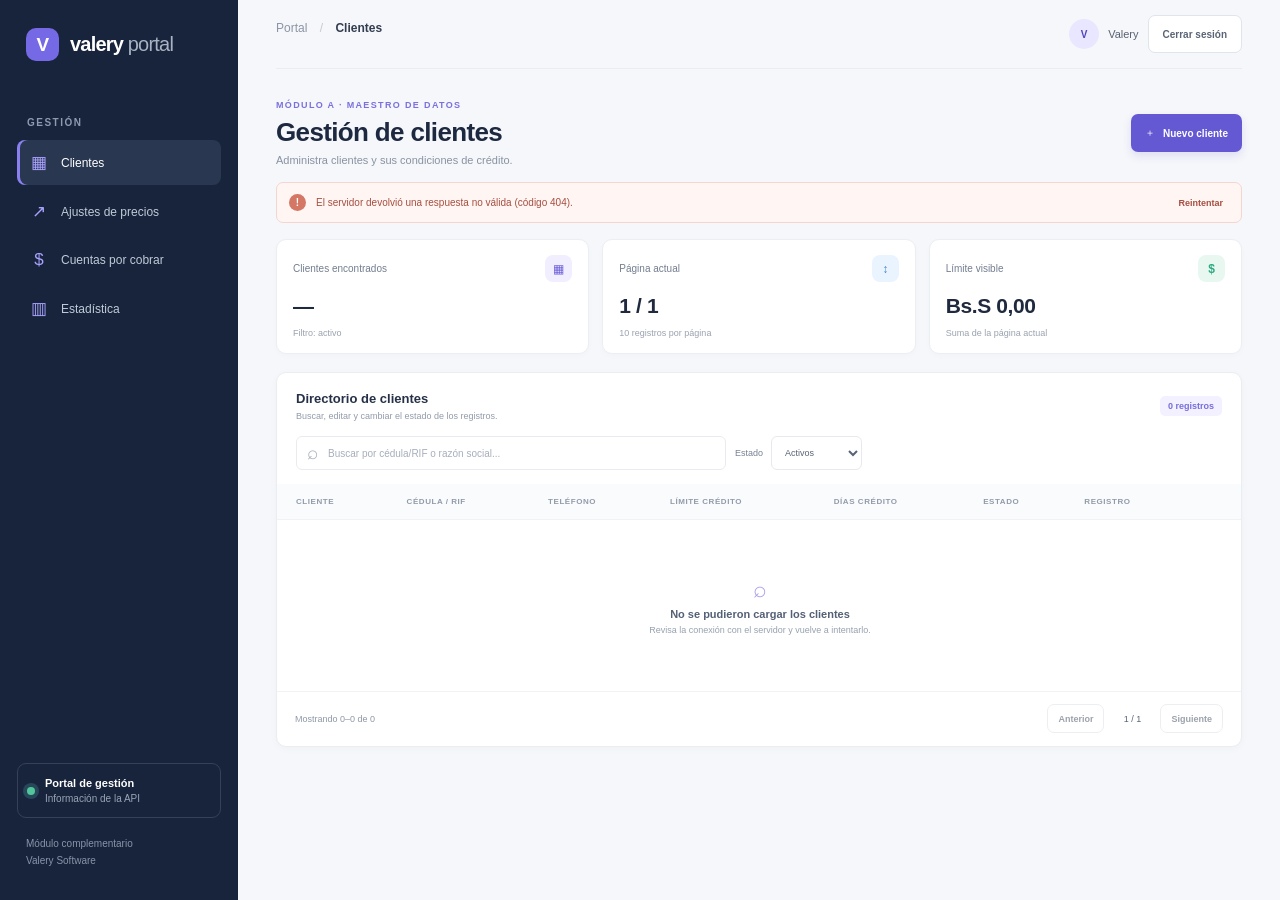
==== commit e7359020: "feat: add customer payment behavior analytics Add API-backed payment history, reminder tracking, cus" ====
--- a/index.html
+++ b/index.html
@@ -78,6 +78,23 @@
         </footer>
       </form>
     </dialog>
+    <dialog class="modal payment-modal" id="payment-dialog" aria-labelledby="payment-dialog-title">
+      <form id="payment-form" novalidate>
+        <header class="modal-heading">
+          <div><p class="eyebrow">REGISTRO DE PAGO</p><h2 id="payment-dialog-title">Abonar a factura</h2></div>
+          <button class="modal-close" type="button" data-close-payment aria-label="Cerrar">×</button>
+        </header>
+        <p id="payment-invoice-summary" class="payment-summary"></p>
+        <label class="form-field">Monto del abono (VES)
+          <input name="monto" type="number" min="0.01" step="0.01" required>
+        </label>
+        <p class="form-error" id="payment-form-error" role="alert"></p>
+        <footer class="modal-actions">
+          <button class="button button-secondary" type="button" data-close-payment>Cancelar</button>
+          <button class="button button-primary" type="submit" id="payment-submit">Registrar abono</button>
+        </footer>
+      </form>
+    </dialog>
     <dialog class="modal confirm-dialog" id="confirm-delete-dialog" aria-labelledby="confirm-delete-title">
       <form method="dialog">
         <div class="modal-heading">
--- a/styles.css
+++ b/styles.css
@@ -147,6 +147,35 @@
 .statistics-result-card th, .statistics-result-card td { height: auto; padding: 9px 11px; font-size: 10px; }
 .statistics-caution { margin: 12px 0 0; color: #8c6729; font-size: 10px; line-height: 1.6; }
 .statistics-error { margin: 0 0 15px; padding: 12px 14px; border: 1px solid #f5d5cf; border-radius: 7px; color: #a64e3f; background: #fff6f4; font-size: 11px; }
+.statistics-result-card { margin-bottom: 15px; padding: 18px; border: 1px solid #eaedf2; border-radius: 10px; background: #fff; box-shadow: 0 2px 8px #25365207; }
+.statistics-result-card h2 { margin: 0 0 5px; color: #263148; font-size: 13px; }
+.statistics-note { margin: 0; color: #8992a1; font-size: 10px; line-height: 1.6; }
+.behavior-chart { margin-top: 18px; }
+.behavior-chart-bar { display: flex; height: 28px; overflow: hidden; border-radius: 7px; background: #f0f2f5; }
+.behavior-chart-segment { min-width: 2px; transition: width .2s ease; }
+.behavior-chart-segment.on-time, .behavior-legend i.on-time { background: #31a77b; }
+.behavior-chart-segment.reminded, .behavior-legend i.reminded { background: #dfa43c; }
+.behavior-chart-segment.late, .behavior-legend i.late { background: #cf6658; }
+.behavior-legend { display: flex; flex-wrap: wrap; gap: 12px 20px; margin-top: 12px; }
+.behavior-legend > span { display: flex; align-items: center; gap: 6px; color: #737d8f; font-size: 10px; }
+.behavior-legend i { width: 9px; height: 9px; border-radius: 3px; }
+.behavior-legend strong { color: #303a4f; }
+.statistics-caution { margin: 15px 0 0; padding: 10px 12px; border-radius: 6px; color: #8c6729; background: #fff8e9; font-size: 10px; line-height: 1.6; }
+.payment-modal { width: min(430px, calc(100% - 30px)); }
+.payment-summary { margin-bottom: 15px; padding: 11px; border-radius: 6px; color: #586276; background: #f7f7fb; font-size: 10px; line-height: 1.5; }
+.invoice-actions { display: flex; flex-wrap: wrap; gap: 6px; }
+.probability-cell { display: grid; min-width: 100px; gap: 5px; }
+.probability-cell strong { color: #28344b; font-size: 11px; }
+.probability-track { height: 5px; overflow: hidden; border-radius: 5px; background: #edf0f4; }
+.probability-track i { display: block; height: 100%; border-radius: inherit; background: #31a77b; }
+.behavior-badge { display: inline-block; padding: 5px 7px; border-radius: 20px; font-size: 8px; font-weight: 700; white-space: nowrap; }
+.behavior-badge.on-time { color: #248b68; background: #e8f7f1; }
+.behavior-badge.reminded { color: #986917; background: #fff5df; }
+.behavior-badge.late { color: #bf5a4d; background: #fff0ed; }
+.reminder-button { min-height: 30px; padding: 0 9px; font-size: 9px; }
+.statistics-manual { margin: 16px 0; padding: 14px 18px; border: 1px solid #eaedf2; border-radius: 10px; background: #fff; }
+.statistics-manual > summary { color: #354055; font-size: 11px; font-weight: 700; cursor: pointer; }
+.statistics-manual[open] > summary { margin-bottom: 14px; }
 .product-name { color: #374257; font-weight: 600; }
 .days-filter { display: flex; align-items: center; gap: 7px; color: #778194; font-size: 9px; white-space: nowrap; }
 .days-filter select { min-height: 33px; padding: 0 22px 0 8px; border: 1px solid #e6e9ef; border-radius: 6px; color: #596376; background: #fff; font: inherit; }
@@ -228,6 +257,7 @@
   .statistics-input-heading, .statistics-actions { align-items: stretch; flex-direction: column; }
   .statistics-actions .button { width: 100%; }
   .statistics-measures, .statistics-regression { grid-template-columns: 1fr 1fr; }
+  .behavior-legend { flex-direction: column; gap: 8px; }
   .metric-card { padding: 11px; }
   .metric-top { font-size: 8px; }
   .metric-card > strong { font-size: 18px; }
